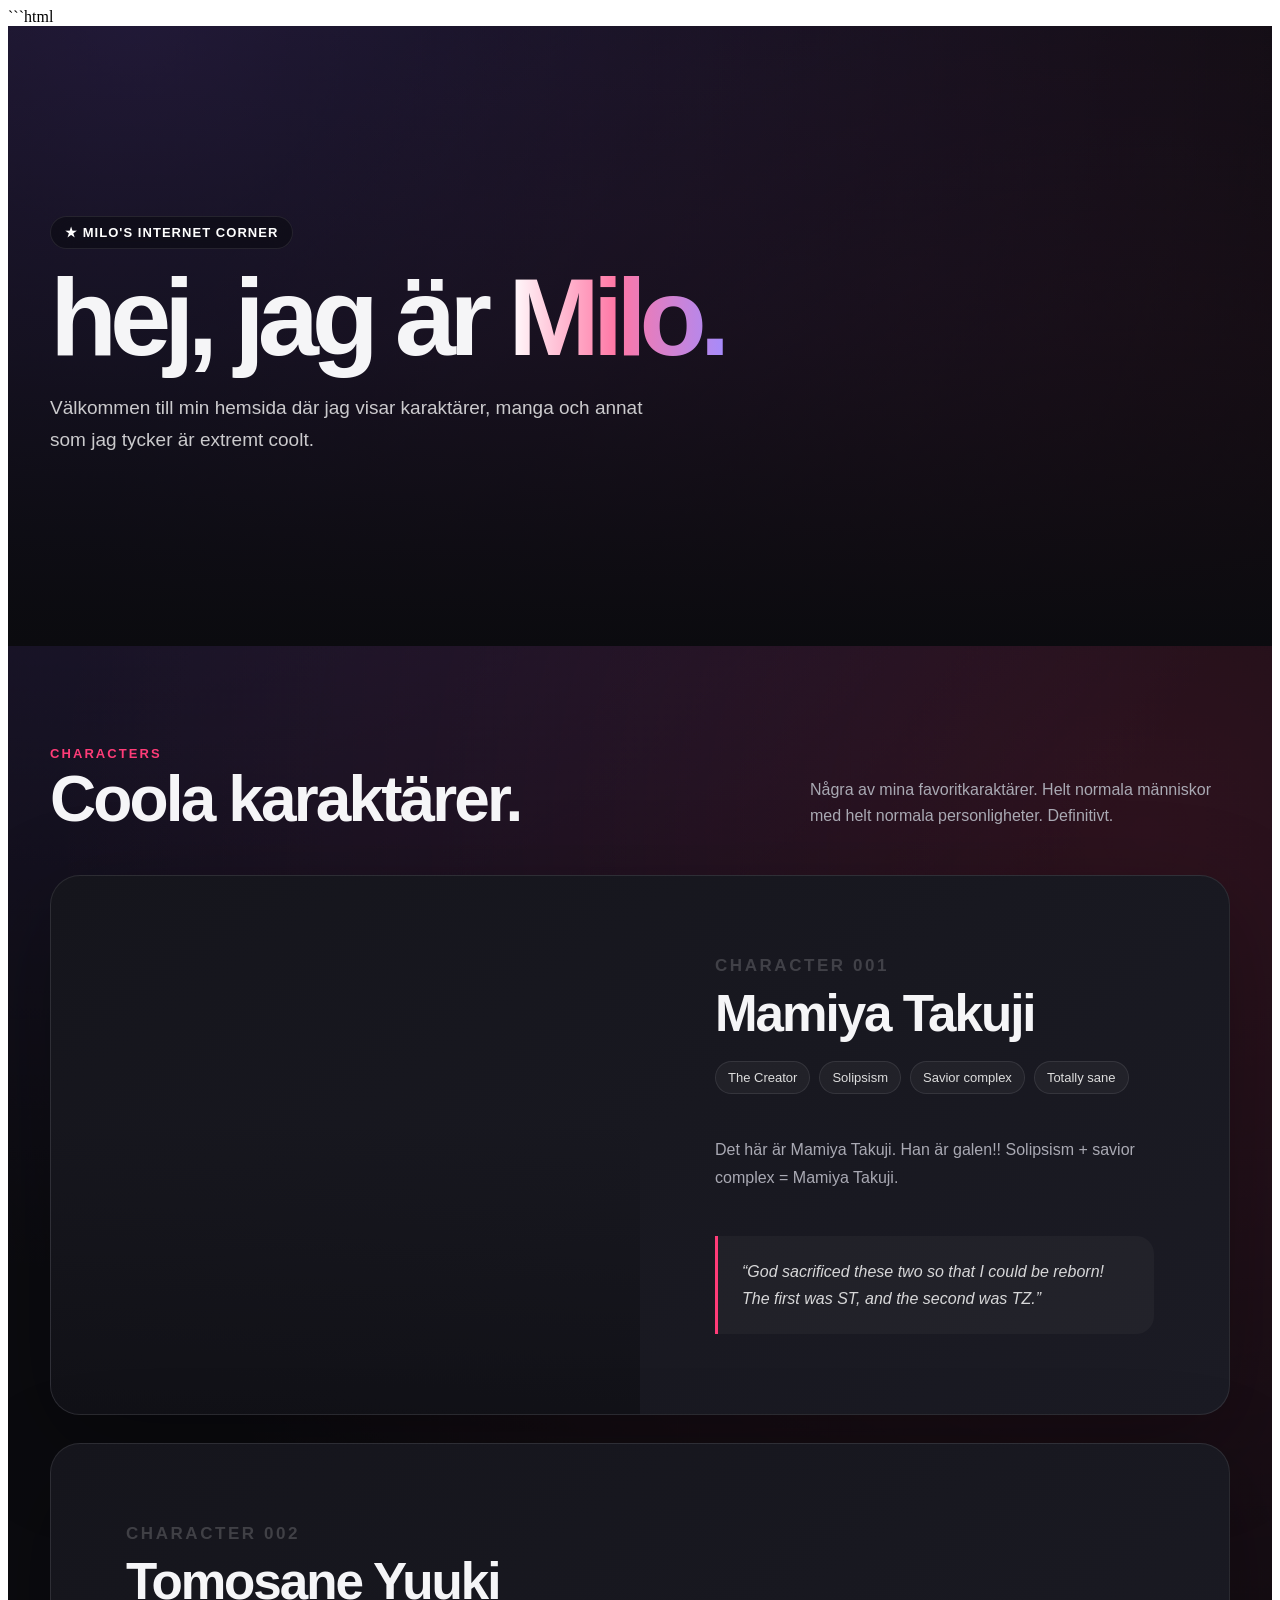
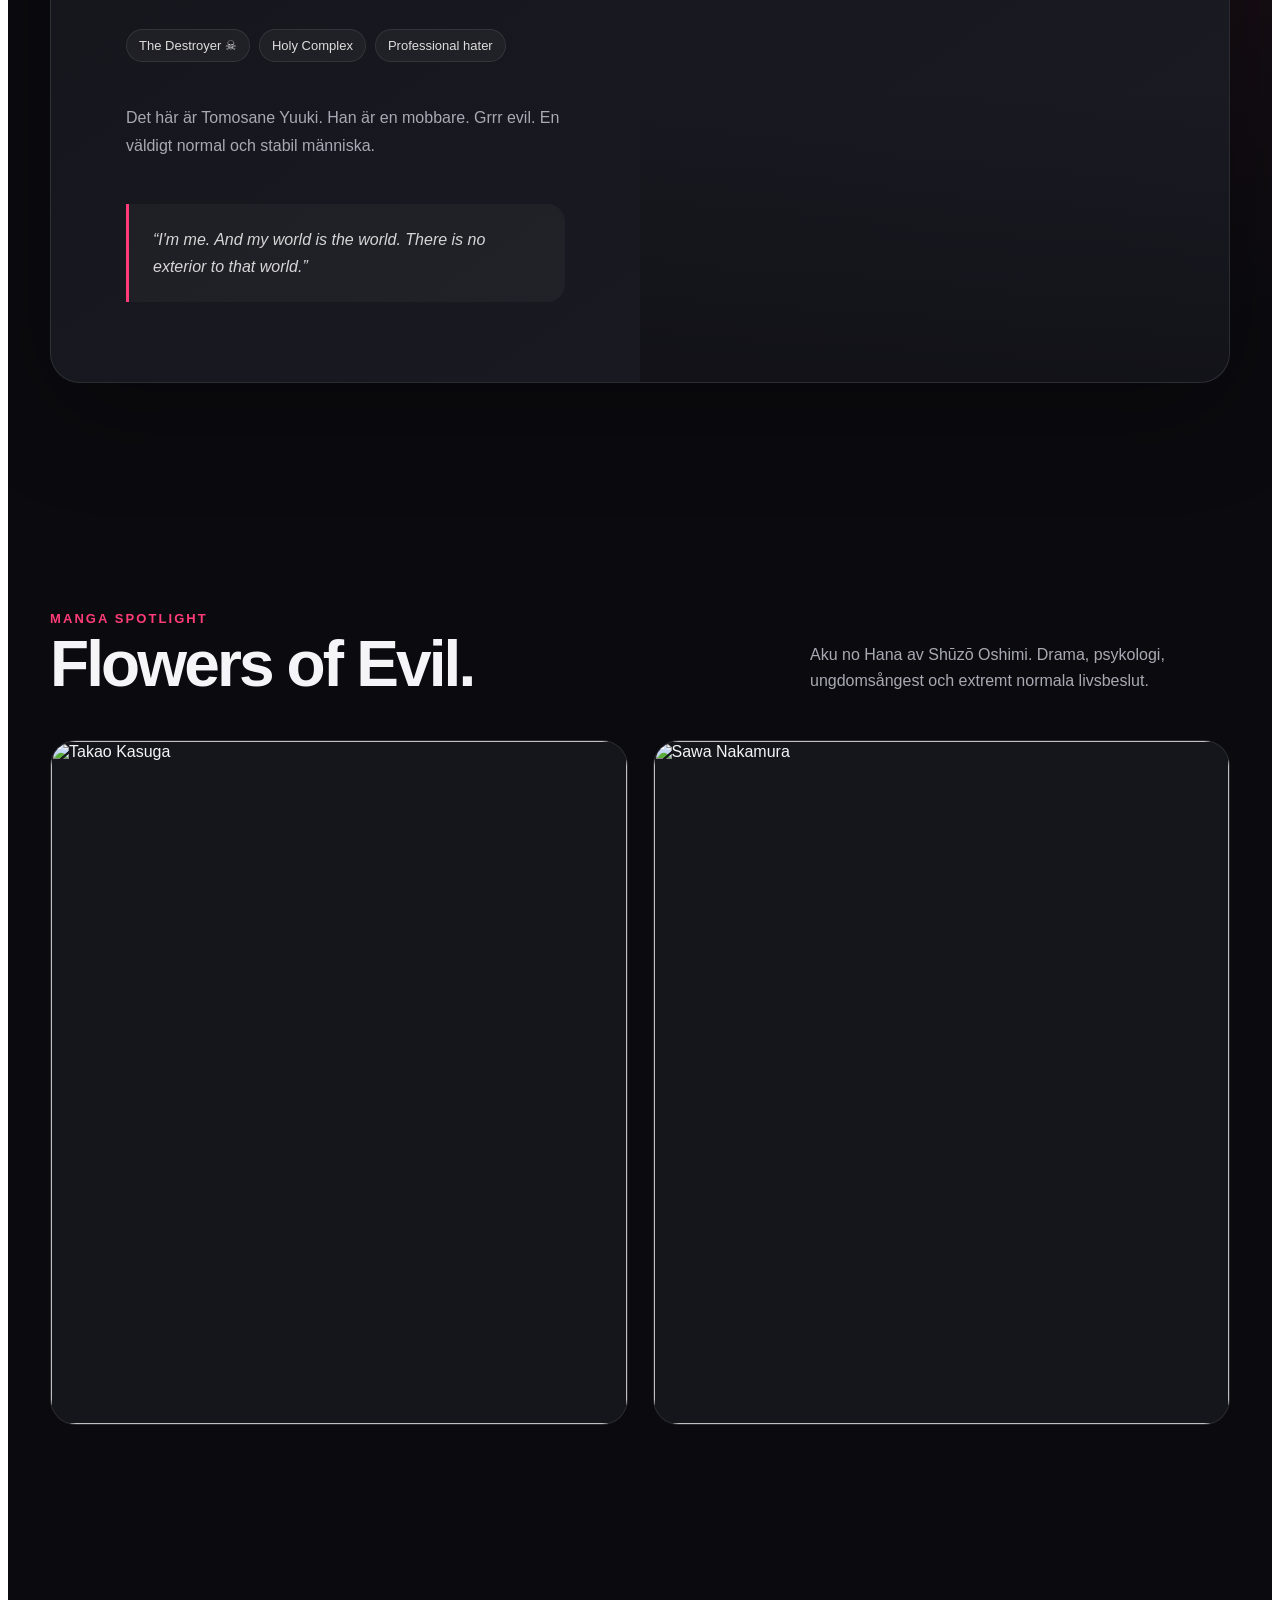
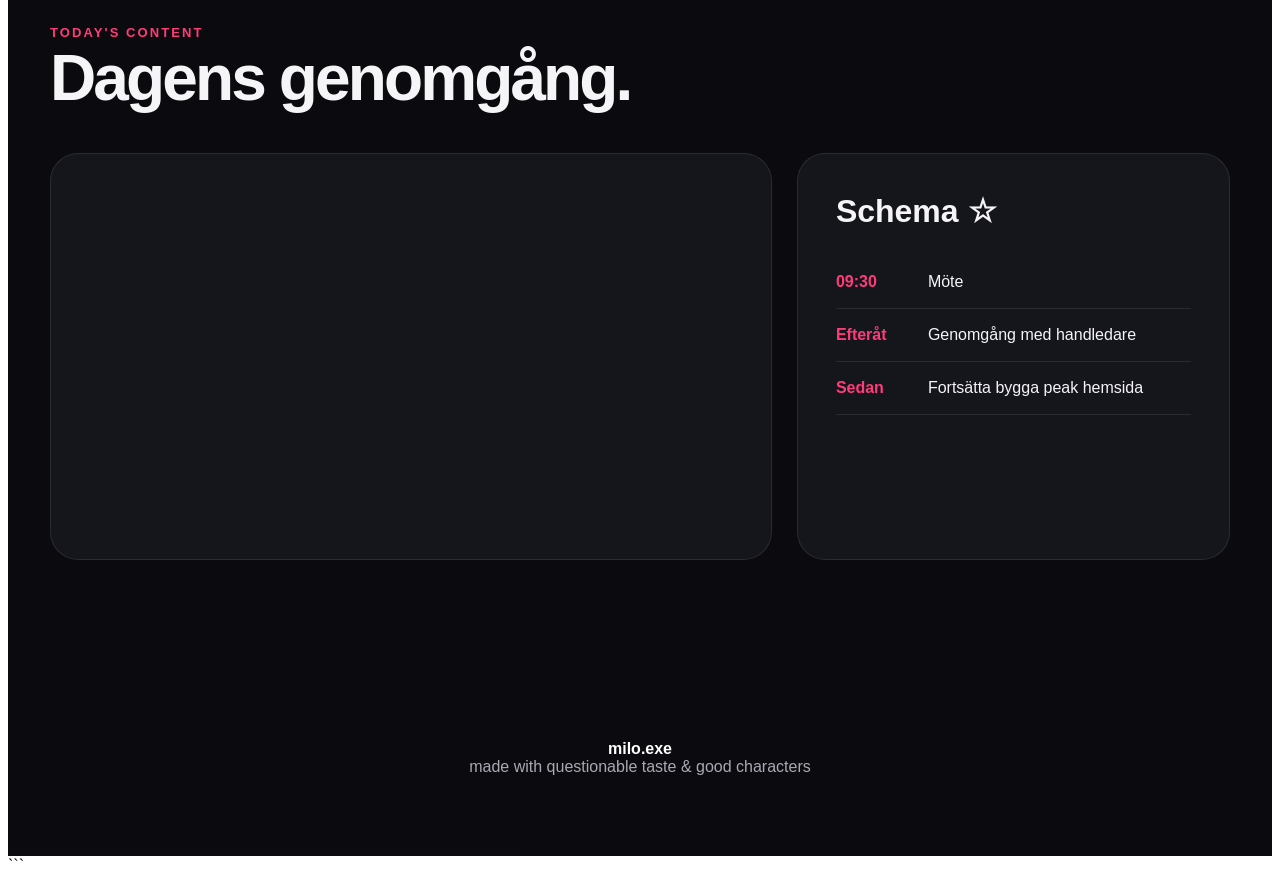
==== index.html @ ef5566b3 "Pushing my wordpress website to GitHub" ====
```html
<!DOCTYPE html>
<html lang="sv">
<head>
  <meta charset="UTF-8">
  <meta name="viewport" content="width=device-width, initial-scale=1.0">
  <title>Milo's Internet Corner</title>

  <!-- Länkar HTML-filen till CSS-filen -->
  <link rel="stylesheet" href="style.css">
</head>

<body>

  <div class="milo-page">

    <section class="milo-hero">
      <div class="milo-container">
        <div class="milo-hero-content">
          <div class="milo-eyebrow">★ MILO'S INTERNET CORNER</div>

          <h1>
            hej, jag är
            <span class="milo-gradient">Milo.</span>
          </h1>

          <p>
            Välkommen till min hemsida där jag visar karaktärer,
            manga och annat som jag tycker är extremt coolt.
          </p>
        </div>
      </div>
    </section>


    <section class="milo-section">
      <div class="milo-container">

        <div class="milo-section-head">
          <div>
            <div class="milo-kicker">Characters</div>
            <h2>Coola karaktärer.</h2>
          </div>

          <p class="milo-section-description">
            Några av mina favoritkaraktärer. Helt normala människor
            med helt normala personligheter. Definitivt.
          </p>
        </div>


        <article class="milo-character">

          <div
            class="milo-character-image"
            style="background-image:url('https://demoforetaget.se/wp-content/uploads/2026/09/tkj7013-1.png')">
          </div>

          <div class="milo-character-content">

            <div class="milo-number">CHARACTER 001</div>

            <h3>Mamiya Takuji</h3>

            <div class="milo-tags">
              <span class="milo-tag">The Creator</span>
              <span class="milo-tag">Solipsism</span>
              <span class="milo-tag">Savior complex</span>
              <span class="milo-tag">Totally sane</span>
            </div>

            <p>
              Det här är Mamiya Takuji. Han är galen!!
              Solipsism + savior complex = Mamiya Takuji.
            </p>

            <div class="milo-quote">
              “God sacrificed these two so that I could be reborn!
              The first was ST, and the second was TZ.”
            </div>

          </div>
        </article>


        <article class="milo-character reverse">

          <div
            class="milo-character-image"
            style="background-image:url('https://demoforetaget.se/wp-content/uploads/2026/09/tm1000-1.png')">
          </div>

          <div class="milo-character-content">

            <div class="milo-number">CHARACTER 002</div>

            <h3>Tomosane Yuuki</h3>

            <div class="milo-tags">
              <span class="milo-tag">The Destroyer ☠</span>
              <span class="milo-tag">Holy Complex</span>
              <span class="milo-tag">Professional hater</span>
            </div>

            <p>
              Det här är Tomosane Yuuki. Han är en mobbare.
              Grrr evil. En väldigt normal och stabil människa.
            </p>

            <div class="milo-quote">
              “I'm me. And my world is the world. There is no exterior
              to that world.”
            </div>

          </div>
        </article>

      </div>
    </section>


    <section class="milo-section">
      <div class="milo-container">

        <div class="milo-section-head">
          <div>
            <div class="milo-kicker">Manga spotlight</div>
            <h2>Flowers of Evil.</h2>
          </div>

          <p class="milo-section-description">
            Aku no Hana av Shūzō Oshimi. Drama, psykologi,
            ungdomsångest och extremt normala livsbeslut.
          </p>
        </div>


        <div class="milo-manga-grid">

          <article class="milo-manga-card">

            <img
              class="milo-manga-image"
              src="https://demoforetaget.se/wp-content/uploads/2026/09/kasuga-pfp.jpg"
              alt="Takao Kasuga">

            <div class="milo-manga-content">

              <div class="milo-role">Protagonist</div>

              <h3>Takao Kasuga</h3>

              <p>
                Protagonisten i <em>Flowers of Evil</em>.
                Introvert boknörd, Baudelaire-fan och specialist på
                att göra sitt eget liv cirka 900 gånger mer komplicerat
                än nödvändigt.
              </p>

            </div>
          </article>


          <article class="milo-manga-card">

            <img
              class="milo-manga-image"
              src="https://demoforetaget.se/wp-content/uploads/2026/09/Nakamura-lol-1024x717.png"
              alt="Sawa Nakamura">

            <div class="milo-manga-content">

              <div class="milo-role">Deuteragonist</div>

              <h3>Sawa Nakamura</h3>

              <p>
                Nakamura är en av berättelsens viktigaste karaktärer.
                Kaotisk, konfrontativ och väldigt bra på att göra
                situationer ungefär hundra gånger värre.
              </p>

            </div>
          </article>

        </div>

      </div>
    </section>


    <section class="milo-section">
      <div class="milo-container">

        <div class="milo-section-head">
          <div>
            <div class="milo-kicker">Today's content</div>
            <h2>Dagens genomgång.</h2>
          </div>
        </div>


        <div class="milo-bottom-grid">

          <div class="milo-video">

            <iframe
              src="https://www.youtube.com/embed/FE8NucZEYIc"
              title="YouTube video"
              allowfullscreen>
            </iframe>

          </div>


          <aside class="milo-agenda">

            <h3>Schema ☆</h3>

            <div class="milo-agenda-item">
              <div class="milo-time">09:30</div>
              <div>Möte</div>
            </div>

            <div class="milo-agenda-item">
              <div class="milo-time">Efteråt</div>
              <div>Genomgång med handledare</div>
            </div>

            <div class="milo-agenda-item">
              <div class="milo-time">Sedan</div>
              <div>Fortsätta bygga peak hemsida</div>
            </div>

          </aside>

        </div>

      </div>
    </section>


    <footer class="milo-footer">
      <strong>milo.exe</strong><br>
      made with questionable taste &amp; good characters
    </footer>

  </div>

</body>
</html>
```
---- style.css ----
:root {
  --milo-bg: #0b0b0f;
  --milo-card: #15151c;
  --milo-card-2: #1b1b24;
  --milo-text: #f5f5f7;
  --milo-muted: #a9a9b3;
  --milo-accent: #ff3c78;
  --milo-accent-2: #8b5cf6;
  --milo-border: rgba(255,255,255,.09);
}

.milo-page {
  background:
    radial-gradient(
      circle at 10% 0%,
      rgba(139,92,246,.20),
      transparent 30%
    ),
    radial-gradient(
      circle at 90% 20%,
      rgba(255,60,120,.14),
      transparent 32%
    ),
    var(--milo-bg);

  color: var(--milo-text);
  font-family: Inter, Arial, sans-serif;
  overflow: hidden;
}

.milo-page * {
  box-sizing: border-box;
}

.milo-container {
  width: min(1180px, calc(100% - 40px));
  margin: auto;
}

.milo-hero {
  min-height: 620px;
  display: flex;
  align-items: flex-end;
  position: relative;
  padding: 70px 0;

  background:
    linear-gradient(
      180deg,
      rgba(11,11,15,.15) 0%,
      rgba(11,11,15,.45) 50%,
      #0b0b0f 100%
    ),
    url("https://demoforetaget.se/wp-content/uploads/2026/09/Denji_sits_with_Asa_inside_one_of_the_aquarium_tanks.webp")
    center/cover no-repeat;
}

.milo-hero-content {
  max-width: 800px;
}

.milo-eyebrow {
  display: inline-flex;
  align-items: center;
  gap: 8px;
  padding: 8px 14px;
  margin-bottom: 20px;

  border: 1px solid var(--milo-border);
  border-radius: 999px;

  background: rgba(10,10,15,.55);
  backdrop-filter: blur(14px);

  color: #fff;
  font-size: 13px;
  font-weight: 700;
  letter-spacing: .08em;
  text-transform: uppercase;
}

.milo-hero h1 {
  margin: 0;
  max-width: 780px;

  font-size: clamp(52px, 9vw, 110px);
  line-height: .88;
  letter-spacing: -.065em;
  font-weight: 900;
}

.milo-gradient {
  background: linear-gradient(
    90deg,
    #fff,
    #ff77a5,
    #a78bfa
  );

  -webkit-background-clip: text;
  background-clip: text;
  color: transparent;
  -webkit-text-fill-color: transparent;
}

.milo-hero p {
  max-width: 620px;
  margin: 26px 0 0;

  color: rgba(255,255,255,.78);
  font-size: 19px;
  line-height: 1.7;
}

.milo-section {
  padding: 100px 0;
}

.milo-section-head {
  display: flex;
  justify-content: space-between;
  align-items: end;
  gap: 30px;
  margin-bottom: 45px;
}

.milo-kicker {
  color: var(--milo-accent);
  font-size: 13px;
  font-weight: 800;
  letter-spacing: .16em;
  text-transform: uppercase;
}

.milo-section h2 {
  margin: 8px 0 0;

  font-size: clamp(38px, 5vw, 68px);
  line-height: .95;
  letter-spacing: -.045em;
}

.milo-section-description {
  max-width: 420px;
  margin: 0;

  color: var(--milo-muted);
  line-height: 1.65;
}

.milo-character {
  display: grid;
  grid-template-columns: 1fr 1fr;

  min-height: 540px;
  margin-bottom: 28px;

  border: 1px solid var(--milo-border);
  border-radius: 30px;
  overflow: hidden;

  background:
    linear-gradient(
      145deg,
      var(--milo-card),
      var(--milo-card-2)
    );

  box-shadow: 0 30px 100px rgba(0,0,0,.28);
}

.milo-character.reverse .milo-character-image {
  order: 2;
}

.milo-character-image {
  min-height: 500px;

  background-size: cover;
  background-position: center;

  position: relative;
}

.milo-character-image::after {
  content: "";
  position: absolute;
  inset: 0;

  background: linear-gradient(
    to top,
    rgba(11,11,15,.55),
    transparent 55%
  );
}

.milo-character-content {
  display: flex;
  flex-direction: column;
  justify-content: center;

  padding: clamp(35px, 6vw, 75px);
}

.milo-number {
  color: rgba(255,255,255,.18);
  font-size: 17px;
  font-weight: 800;
  letter-spacing: .15em;
}

.milo-character h3 {
  margin: 12px 0 22px;

  font-size: clamp(34px, 4vw, 58px);
  line-height: 1;
  letter-spacing: -.04em;
}

.milo-tags {
  display: flex;
  flex-wrap: wrap;
  gap: 9px;
  margin-bottom: 26px;
}

.milo-tag {
  padding: 8px 12px;

  border: 1px solid var(--milo-border);
  border-radius: 999px;

  color: #ddd;
  background: rgba(255,255,255,.04);

  font-size: 13px;
}

.milo-character p {
  color: var(--milo-muted);
  font-size: 16px;
  line-height: 1.75;
}

.milo-quote {
  margin: 28px 0 0;
  padding: 22px 24px;

  border-left: 3px solid var(--milo-accent);
  border-radius: 0 18px 18px 0;

  background: rgba(255,255,255,.035);

  color: rgba(255,255,255,.82);
  font-style: italic;
  line-height: 1.7;
}

.milo-manga-grid {
  display: grid;
  grid-template-columns: repeat(2, 1fr);
  gap: 25px;
}

.milo-manga-card {
  border: 1px solid var(--milo-border);
  border-radius: 26px;

  background: var(--milo-card);
  overflow: hidden;

  transition:
    transform .3s ease,
    border-color .3s ease;
}

.milo-manga-card:hover {
  transform: translateY(-7px);
  border-color: rgba(255,60,120,.4);
}

.milo-manga-image {
  width: 100%;
  aspect-ratio: 1 / .8;

  object-fit: cover;
  display: block;
}

.milo-manga-content {
  padding: 30px;
}

.milo-manga-content h3 {
  margin: 0 0 8px;
  font-size: 30px;
}

.milo-role {
  color: var(--milo-accent);

  font-size: 13px;
  font-weight: 700;

  text-transform: uppercase;
  letter-spacing: .1em;
}

.milo-manga-content p {
  color: var(--milo-muted);
  line-height: 1.7;
}

.milo-bottom-grid {
  display: grid;
  grid-template-columns: 1.25fr .75fr;
  gap: 25px;
}

.milo-video,
.milo-agenda {
  border: 1px solid var(--milo-border);
  border-radius: 28px;

  overflow: hidden;
  background: var(--milo-card);
}

.milo-video iframe {
  width: 100%;
  aspect-ratio: 16 / 9;

  display: block;
  border: 0;
}

.milo-agenda {
  padding: 38px;
}

.milo-agenda h3 {
  margin: 0 0 26px;
  font-size: 32px;
}

.milo-agenda-item {
  display: flex;
  gap: 18px;

  padding: 17px 0;

  border-bottom: 1px solid var(--milo-border);
}

.milo-time {
  min-width: 74px;
  color: var(--milo-accent);
  font-weight: 800;
}

.milo-footer {
  padding: 80px 20px;

  text-align: center;
  color: var(--milo-muted);
}

.milo-footer strong {
  color: white;
}


/* Mobil */
@media (max-width: 800px) {

  .milo-container {
    width: min(100% - 24px, 1180px);
  }

  .milo-hero {
    min-height: 540px;
    padding-bottom: 45px;
  }

  .milo-section {
    padding: 70px 0;
  }

  .milo-section-head {
    display: block;
  }

  .milo-section-description {
    margin-top: 20px;
  }

  .milo-character,
  .milo-manga-grid,
  .milo-bottom-grid {
    grid-template-columns: 1fr;
  }

  .milo-character.reverse .milo-character-image {
    order: 0;
  }

  .milo-character-image {
    min-height: 420px;
  }

  .milo-character-content {
    padding: 35px 25px;
  }
}
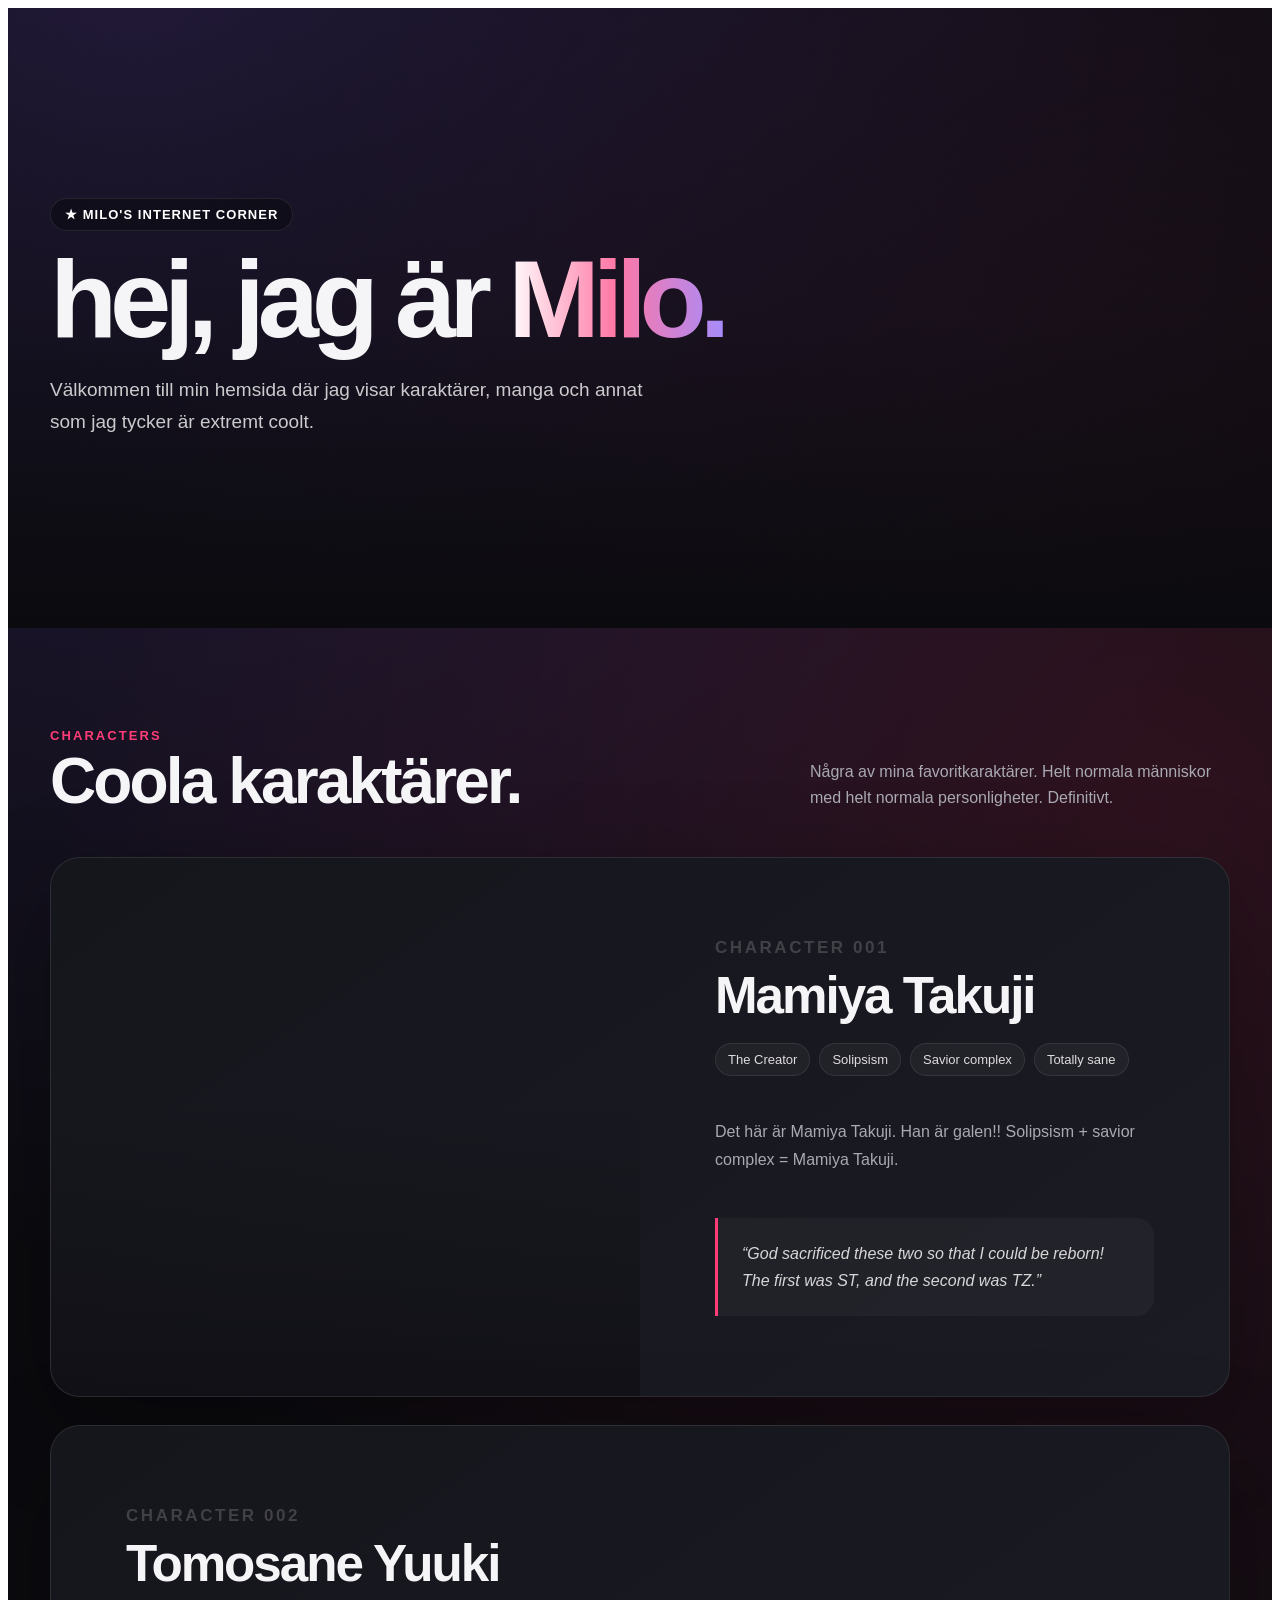
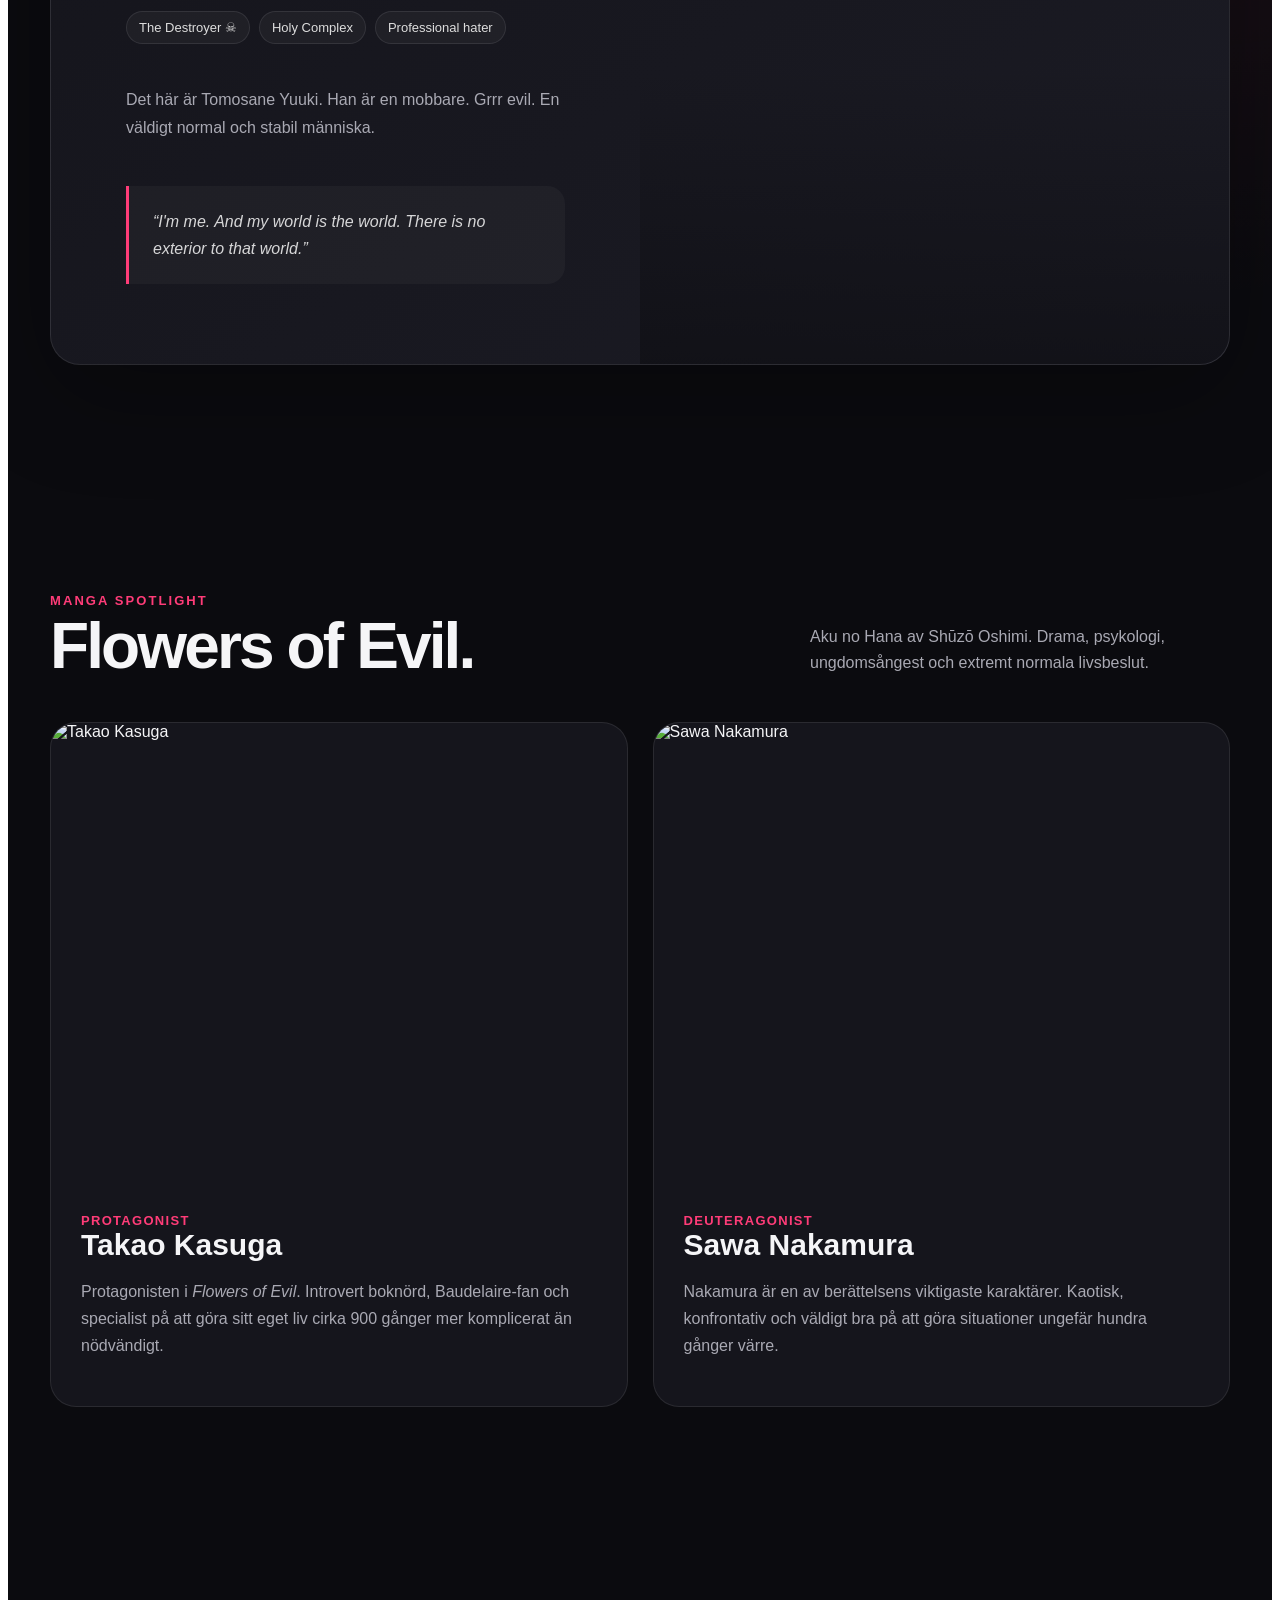
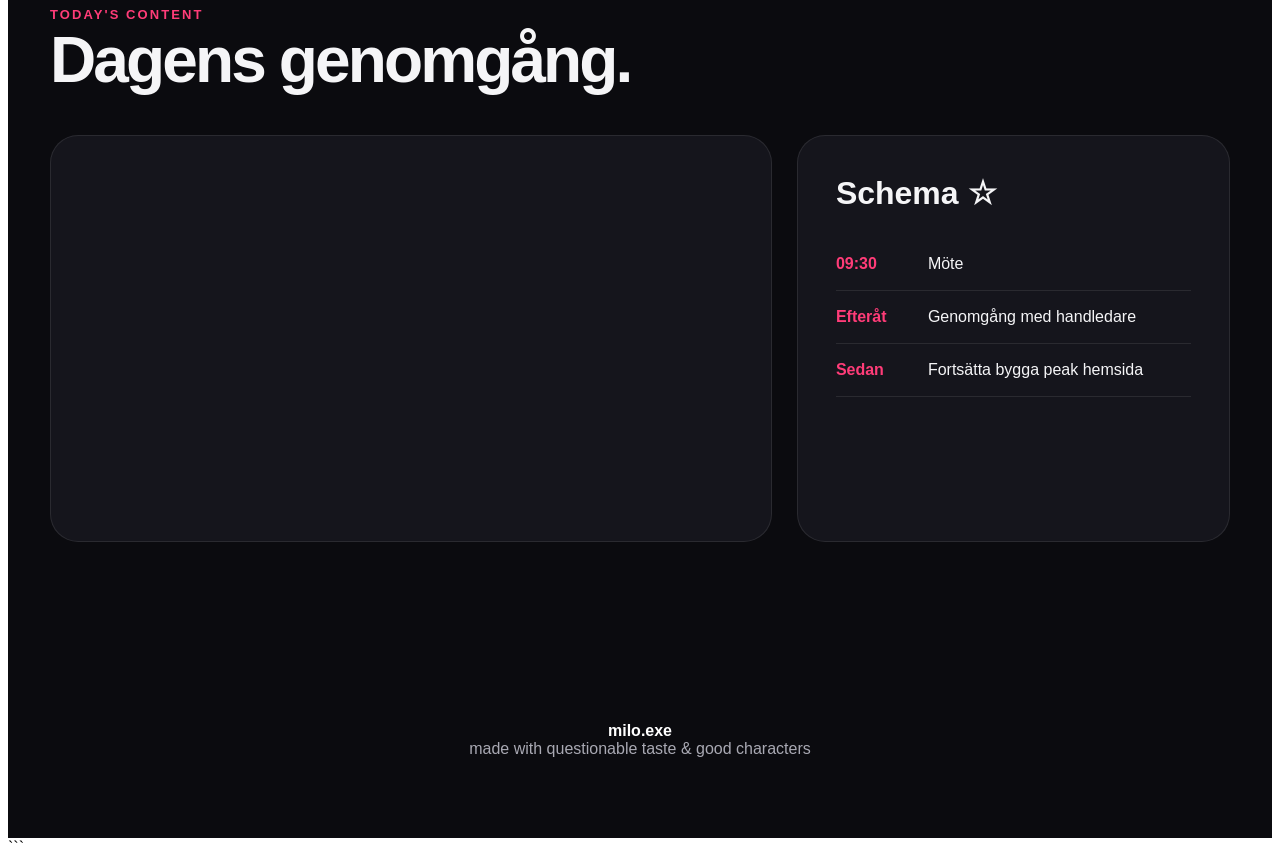
==== commit af824c43: "removes html text at top" ====
--- a/index.html
+++ b/index.html
@@ -1,4 +1,3 @@
-```html
 <!DOCTYPE html>
 <html lang="sv">
 <head>
